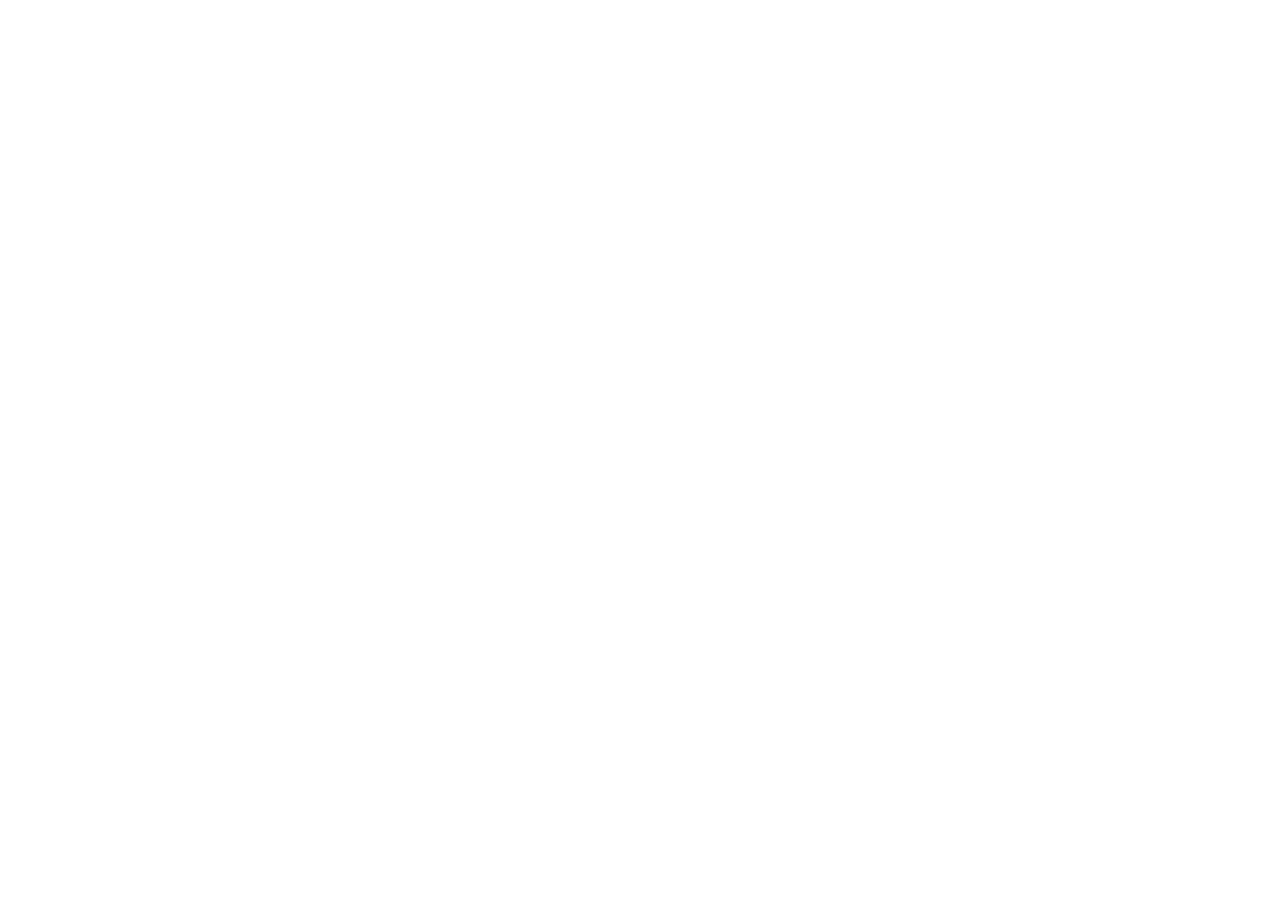
==== index.html @ 14c1ed6d "html and css files" ====
<!DOCTYPE html>
<html lang="en">
<head>
    <meta charset="UTF-8">
    <meta name="viewport" content="width=device-width, initial-scale=1.0">
    <title> Home </title>
    <link rel="stylesheet" href="css/style.css">
</head>
<body>
    
</body>
</html>
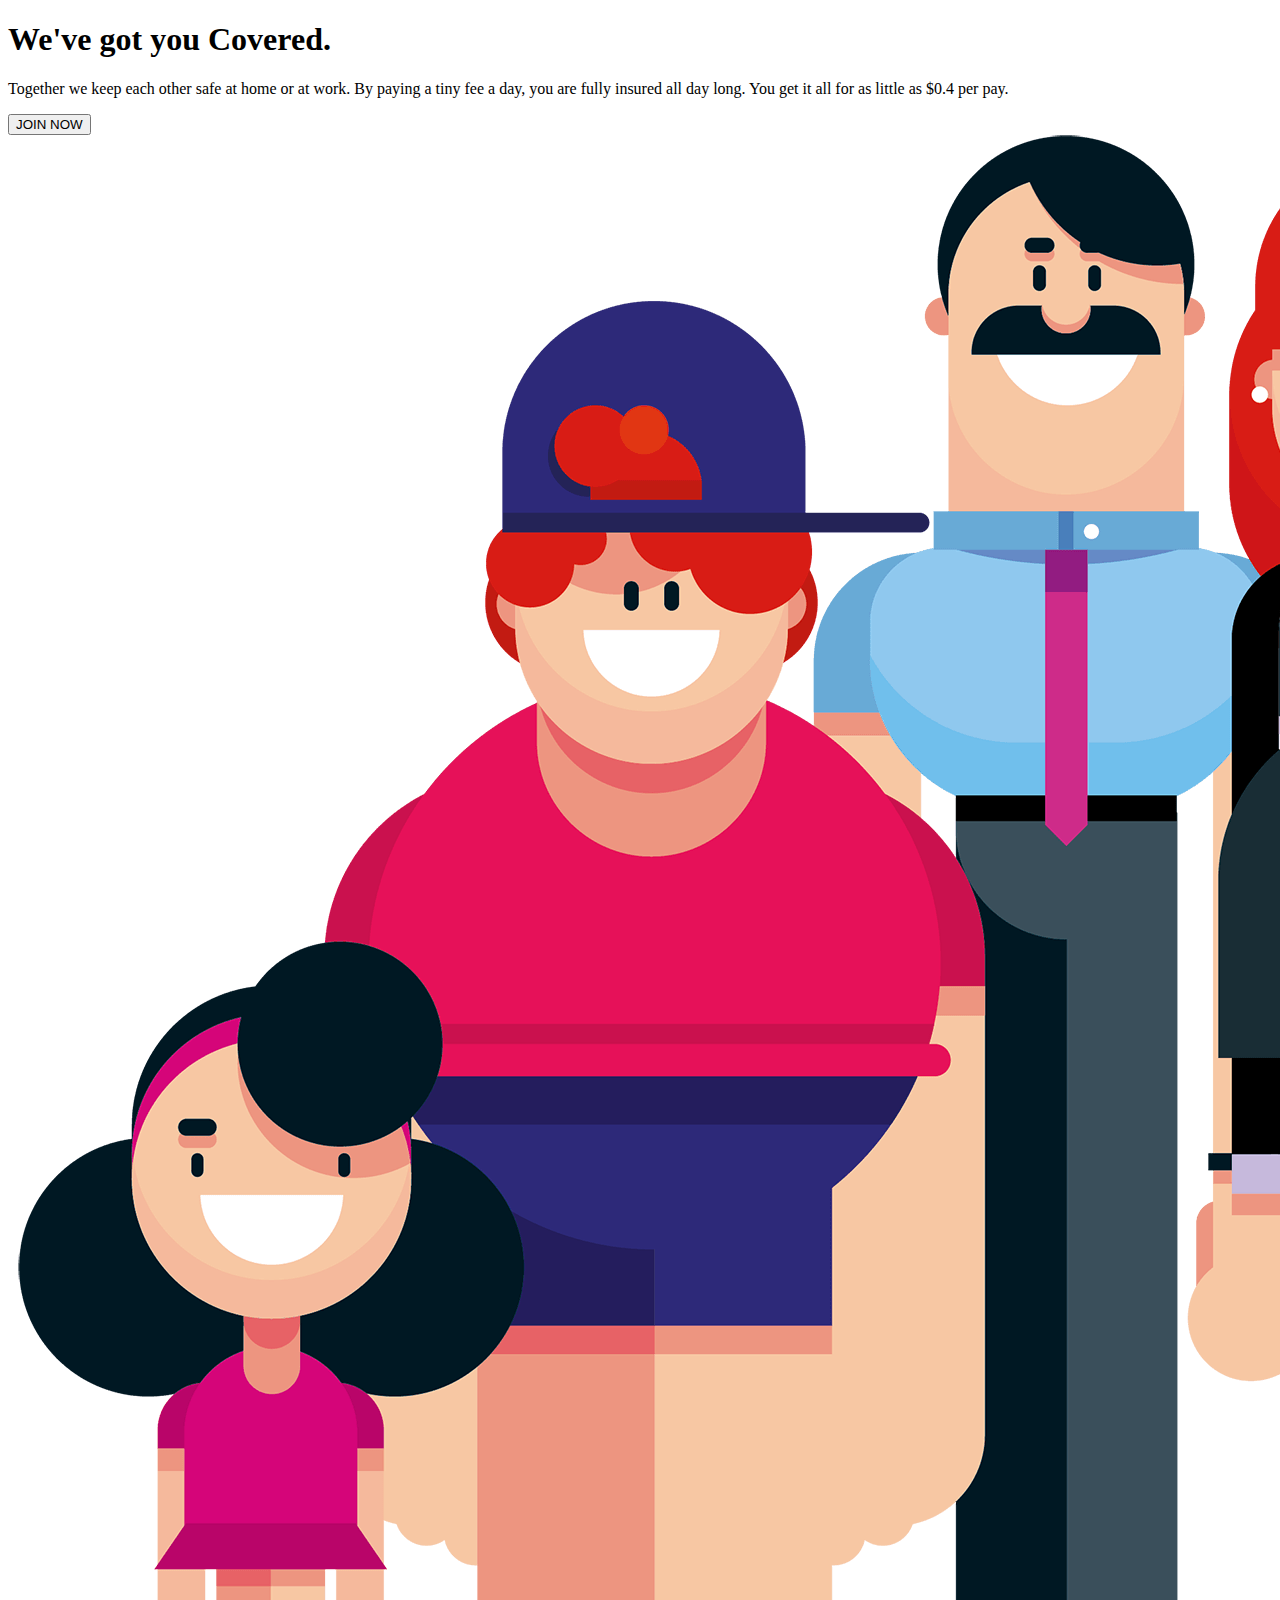
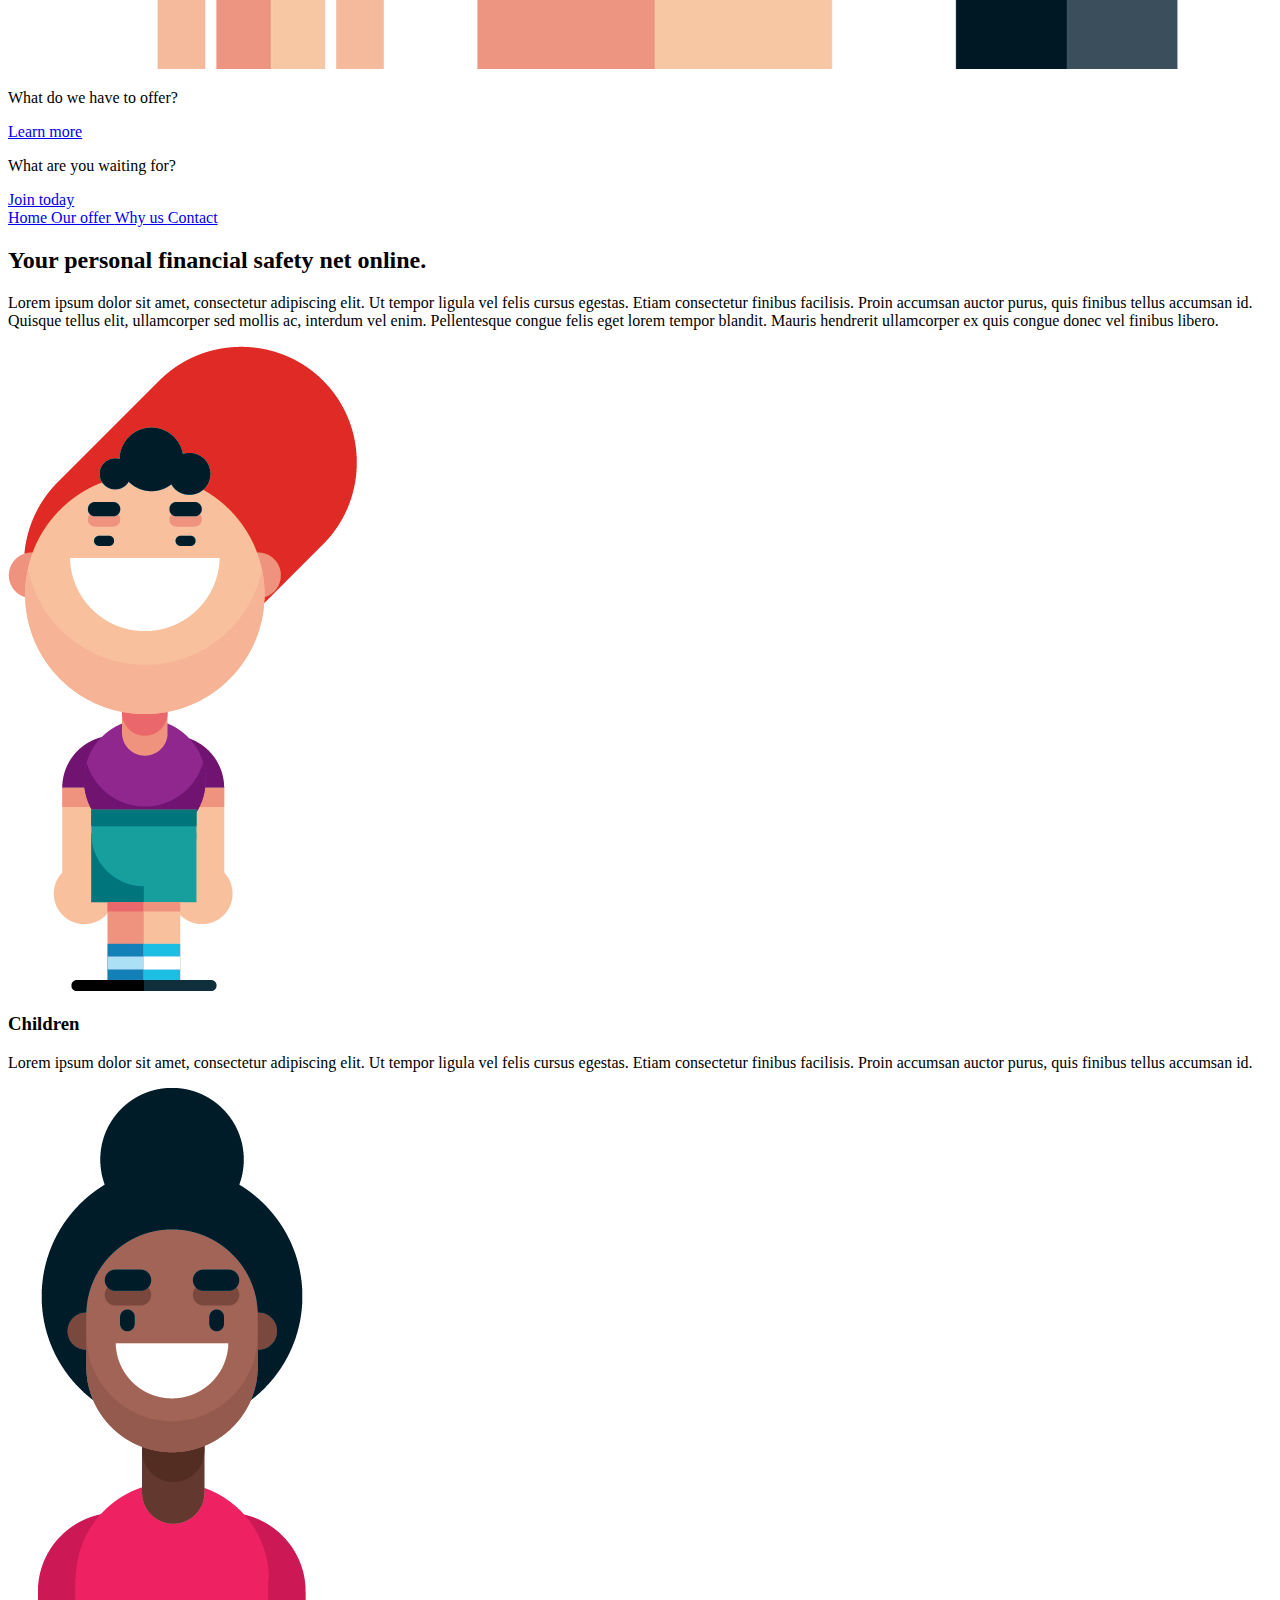
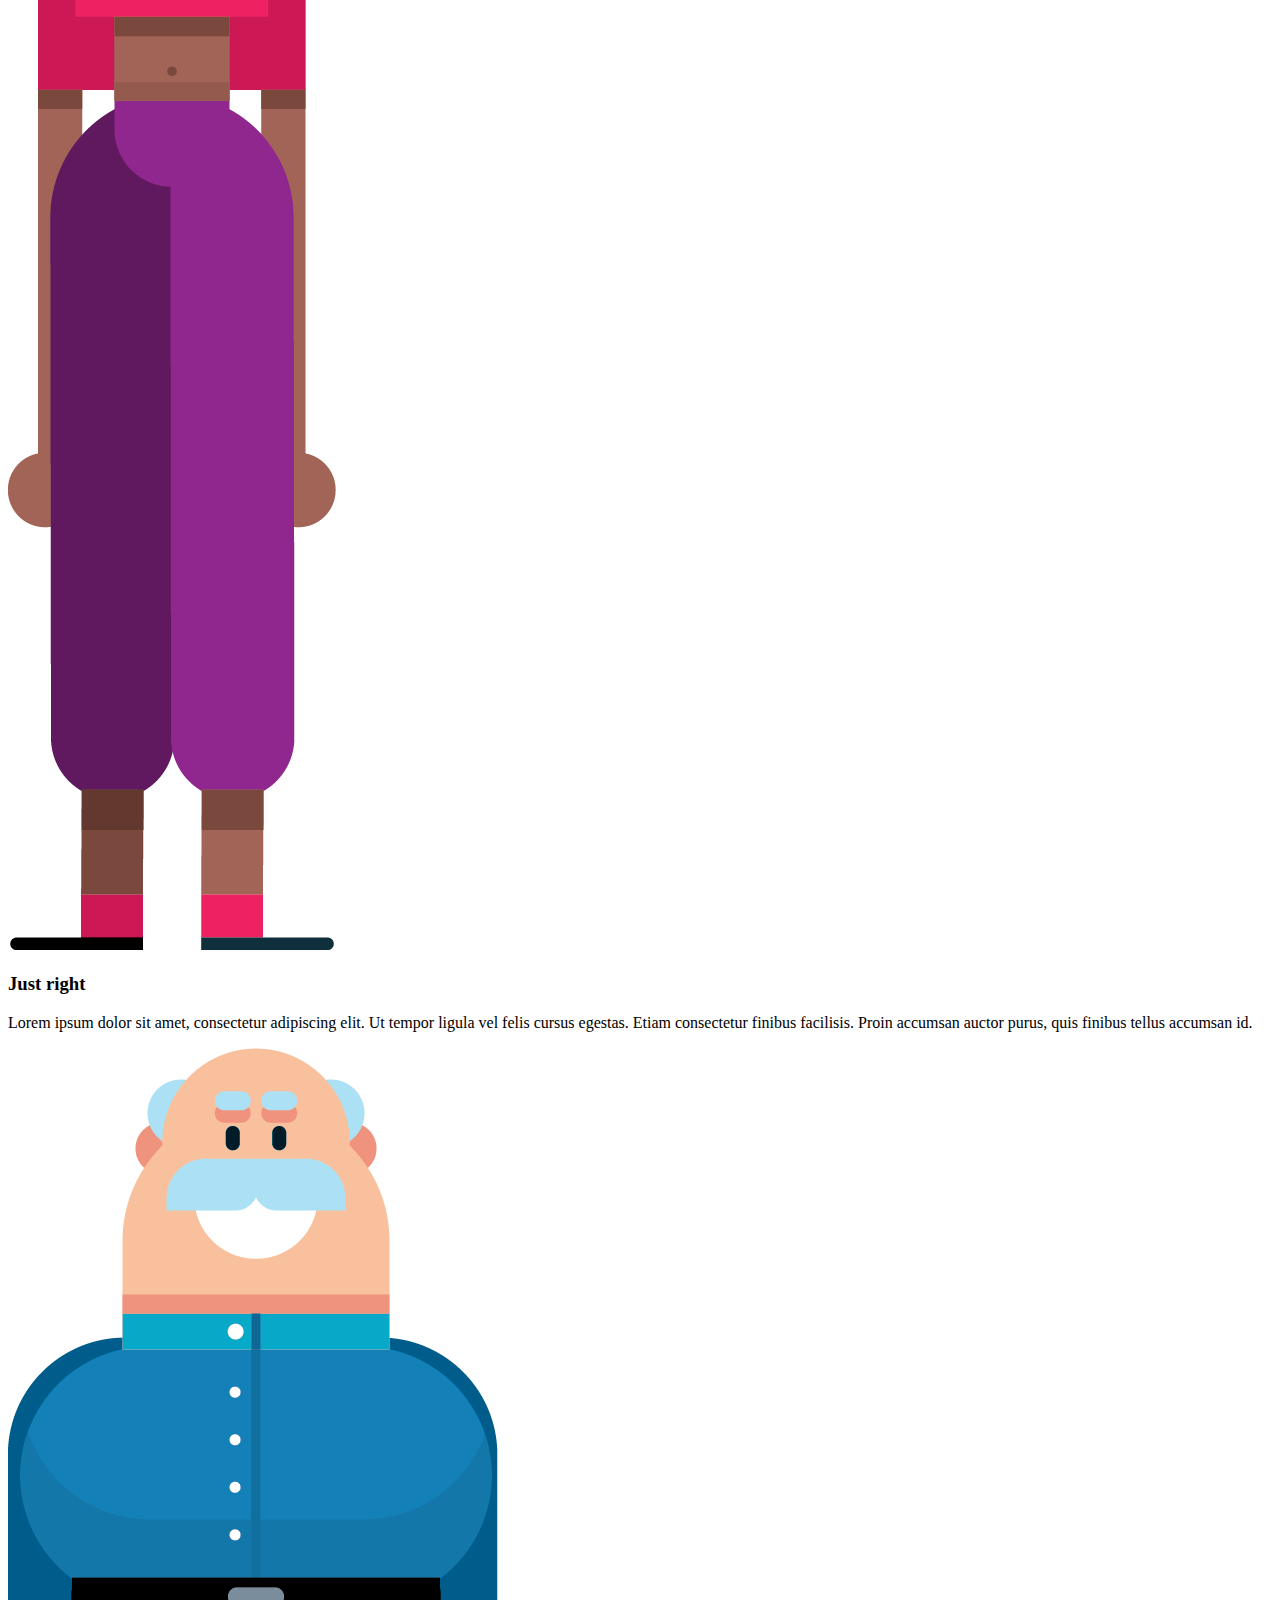
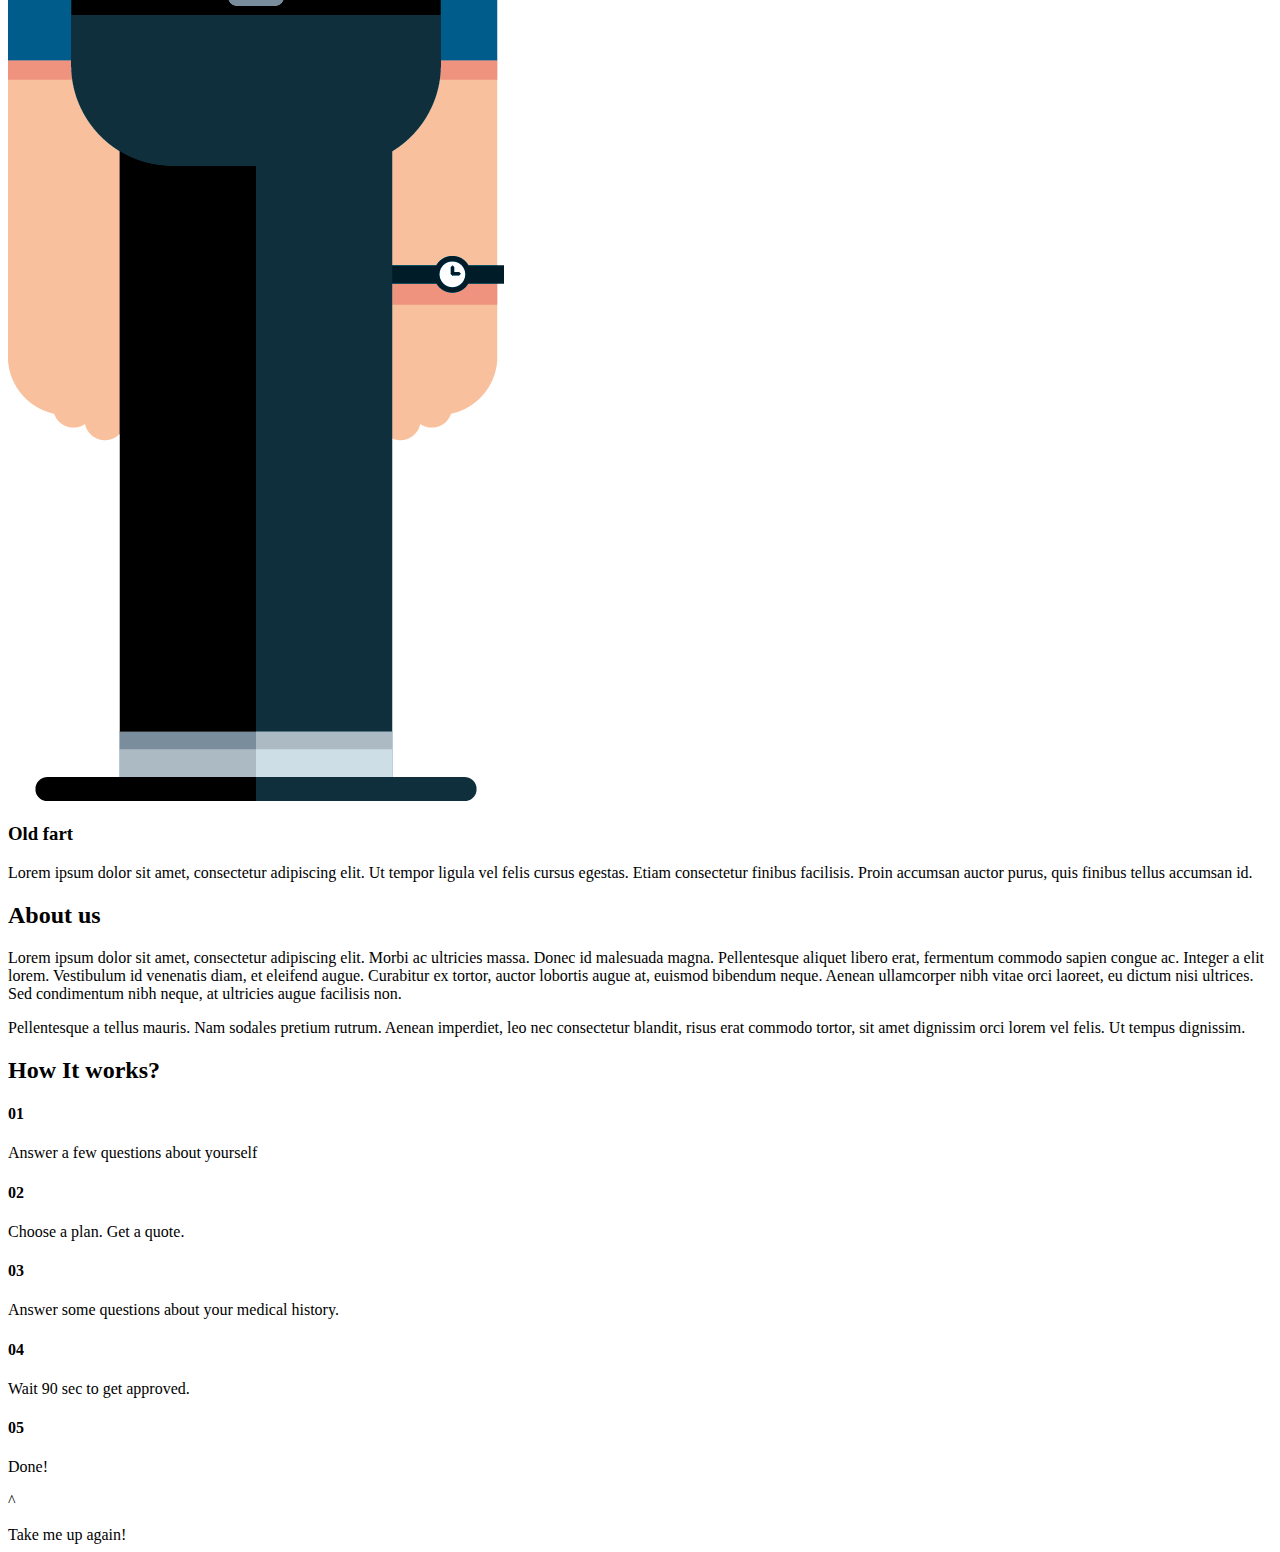
==== commit a3436c72: "first html layout" ====
--- a/index.html
+++ b/index.html
@@ -1,12 +1,153 @@
 <!DOCTYPE html>
 <html lang="en">
+
 <head>
     <meta charset="UTF-8">
     <meta name="viewport" content="width=device-width, initial-scale=1.0">
     <title> Home </title>
     <link rel="stylesheet" href="css/style.css">
 </head>
+
 <body>
-    
+    <section class="hero">
+        <h1> We've got you Covered.</h1>
+        <p> Together we keep each other safe at home or at work.
+            By paying a tiny fee a day, you are fully insured all
+            day long. You get it all for as little as <span> $0.4 per pay. </span> </p>
+        <button> JOIN NOW </button>
+        <img src="img/family.png" alt="Image of a family">
+    </section>
+
+    <article>
+        <p> What do we have to offer? </p>
+        <a href="#"> Learn more </a>
+    </article>
+
+    <article>
+        <p> What are you waiting for? </p>
+        <a href="#"> Join today </a>
+    </article>
+
+    <nav> 
+        <a href="#"> <span> Home </span> </a>
+        <a href="#"> Our offer </a>
+        <a href="#"> Why us </a>
+        <a href="contact.html"> Contact </a>
+    </nav>
+
+    <main>
+        <h2> Your personal financial safety net online.</h2>
+        <P>
+            Lorem ipsum dolor sit amet, consectetur adipiscing
+            elit. Ut tempor ligula vel felis cursus egestas. Etiam
+            consectetur finibus facilisis. Proin accumsan auctor
+            purus, quis finibus tellus accumsan id. Quisque tellus
+            elit, ullamcorper sed mollis ac, interdum vel enim.
+            Pellentesque congue felis eget lorem tempor blandit.
+            Mauris hendrerit ullamcorper ex quis congue donec
+            vel finibus libero.
+        </P>
+
+        <section>
+            <article>
+                <img src="img/child.png" alt="a blank card ">
+                <h3> Children </h3>
+                <p>
+                    Lorem ipsum dolor sit amet, consectetur
+                    adipiscing elit. Ut tempor ligula vel felis
+                    cursus egestas. Etiam consectetur finibus
+                    facilisis. Proin accumsan auctor purus,
+                    quis finibus tellus accumsan id.
+                </p>
+            </article>
+
+            <article>
+                <img src="img/adult.png" alt="a blank card ">
+                <h3> Just right </h3>
+                <p>
+                    Lorem ipsum dolor sit amet, consectetur
+                    adipiscing elit. Ut tempor ligula vel felis
+                    cursus egestas. Etiam consectetur finibus
+                    facilisis. Proin accumsan auctor purus,
+                    quis finibus tellus accumsan id.
+                </p>
+            </article>
+
+            <article>
+                <img src="img/old.png" alt="a blank card ">
+                <h3> Old fart </h3>
+                <p>
+                    Lorem ipsum dolor sit amet, consectetur
+                    adipiscing elit. Ut tempor ligula vel felis
+                    cursus egestas. Etiam consectetur finibus
+                    facilisis. Proin accumsan auctor purus,
+                    quis finibus tellus accumsan id.
+                </p>
+            </article>
+        </section>
+
+        <section class="aboutUs">
+            <h2> About us </h2>
+            <p>
+                Lorem ipsum dolor sit amet, consectetur
+                adipiscing elit. Morbi ac ultricies massa.
+                Donec id malesuada magna. Pellentesque
+                aliquet libero erat, fermentum commodo
+                sapien congue ac. Integer a elit lorem.
+                Vestibulum id venenatis diam, et eleifend
+                augue. Curabitur ex tortor, auctor lobortis
+                augue at, euismod bibendum neque.
+                Aenean ullamcorper nibh vitae orci laoreet,
+                eu dictum nisi ultrices. Sed condimentum
+                nibh neque, at ultricies augue facilisis non.
+            </p>
+            <p>
+                Pellentesque a tellus mauris. Nam sodales
+                pretium rutrum. Aenean imperdiet, leo nec
+                consectetur blandit, risus erat commodo
+                tortor, sit amet dignissim orci lorem vel
+                felis. Ut tempus dignissim.
+            </p>
+        </section>
+
+        <section class="howItWork"> 
+            <h2> How It works? </h2>
+
+            <article class="cardOne">  
+                <h4> 01 </h4>
+                <p> 
+                    Answer a few questions
+                    about yourself 
+                </p>
+            </article>
+
+            <article class="cardTwo">  
+                <h4> 02 </h4>
+                <p> Choose a plan. Get a quote. </p>
+            </article>
+
+            <article class="cardThree">  
+                <h4> 03 </h4>
+                <p> Answer some questions about your medical history. </p>
+            </article>
+
+            <article class="cardFour">  
+                <h4> 04 </h4>
+                <p> Wait 90 sec to get approved. </p>
+            </article>
+
+            <article class="cardFive">  
+                <h4> 05 </h4>
+                <p> Done! </p>
+            </article>
+        </section>
+    </main>
+
+    <nav>
+        <p> ^ </p>
+        <a> Take me up again! </a>
+    </nav>
+    <footer> </footer>
 </body>
+
 </html>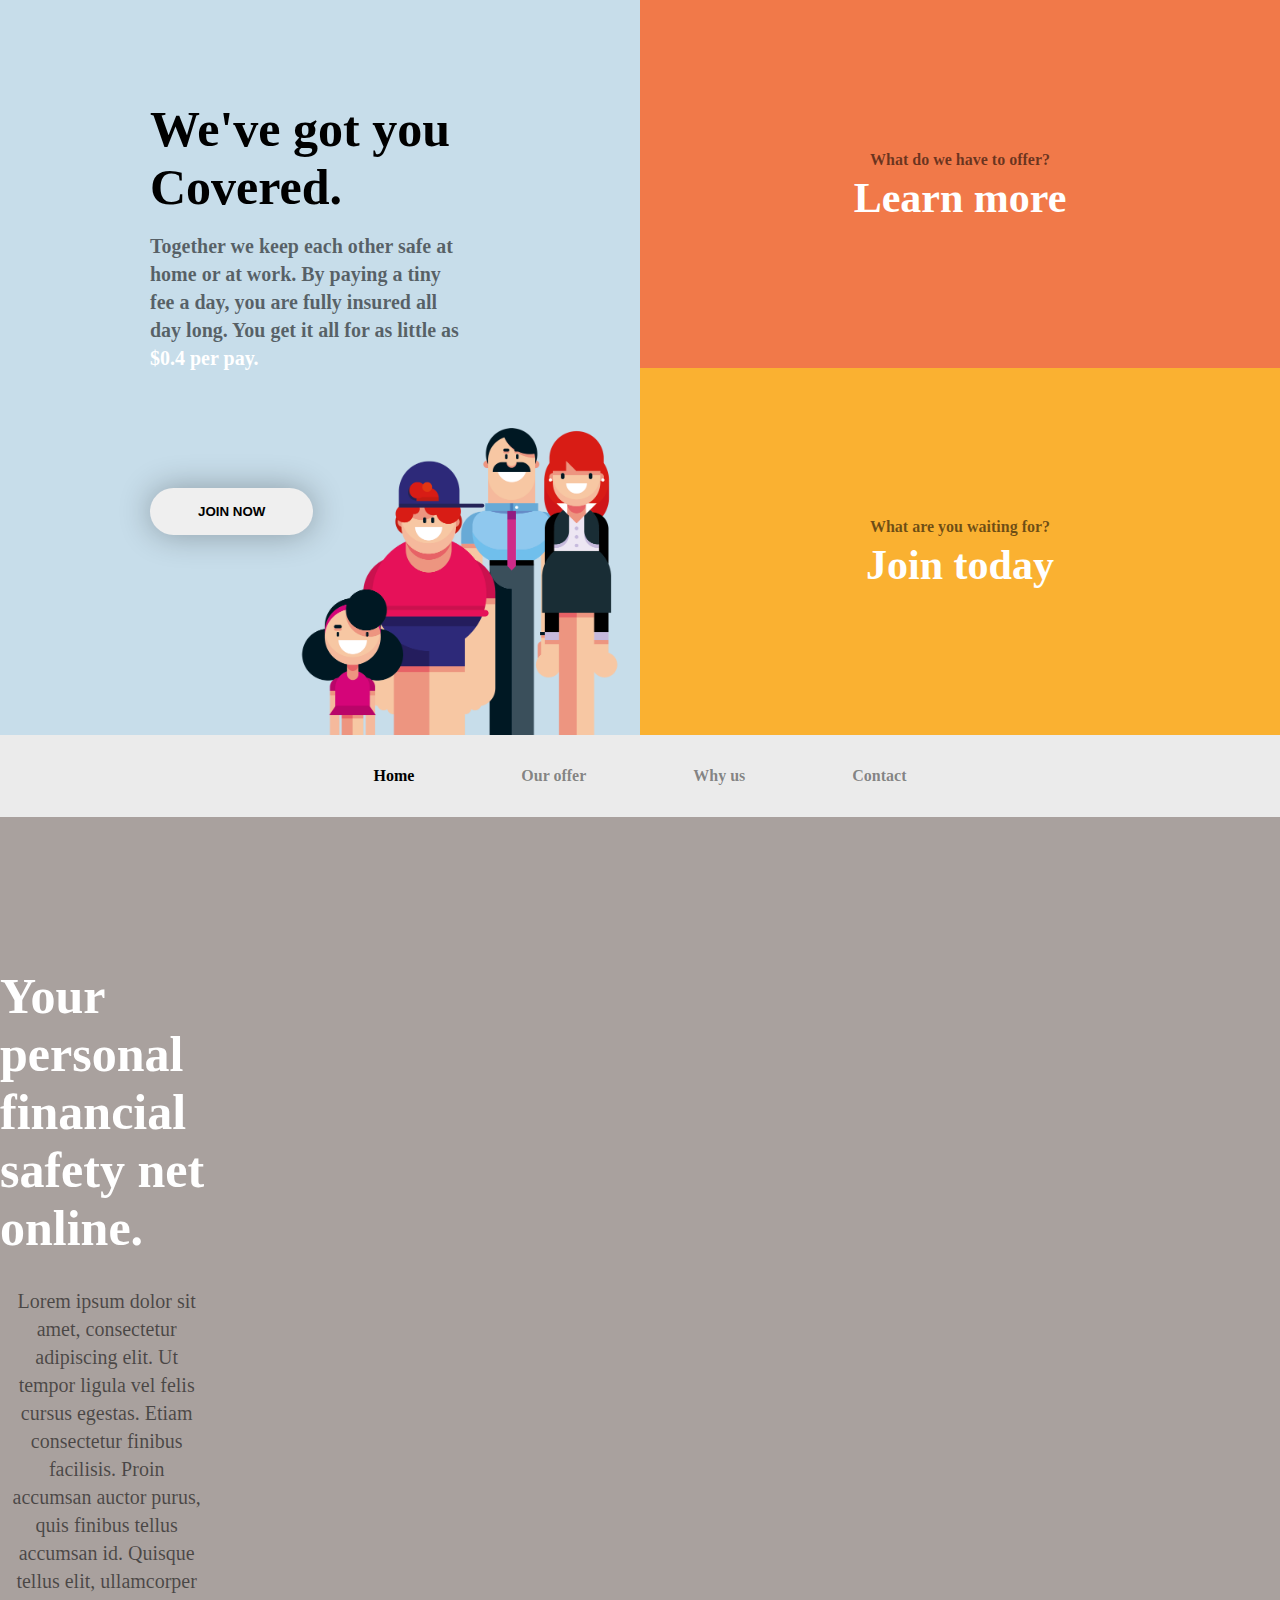
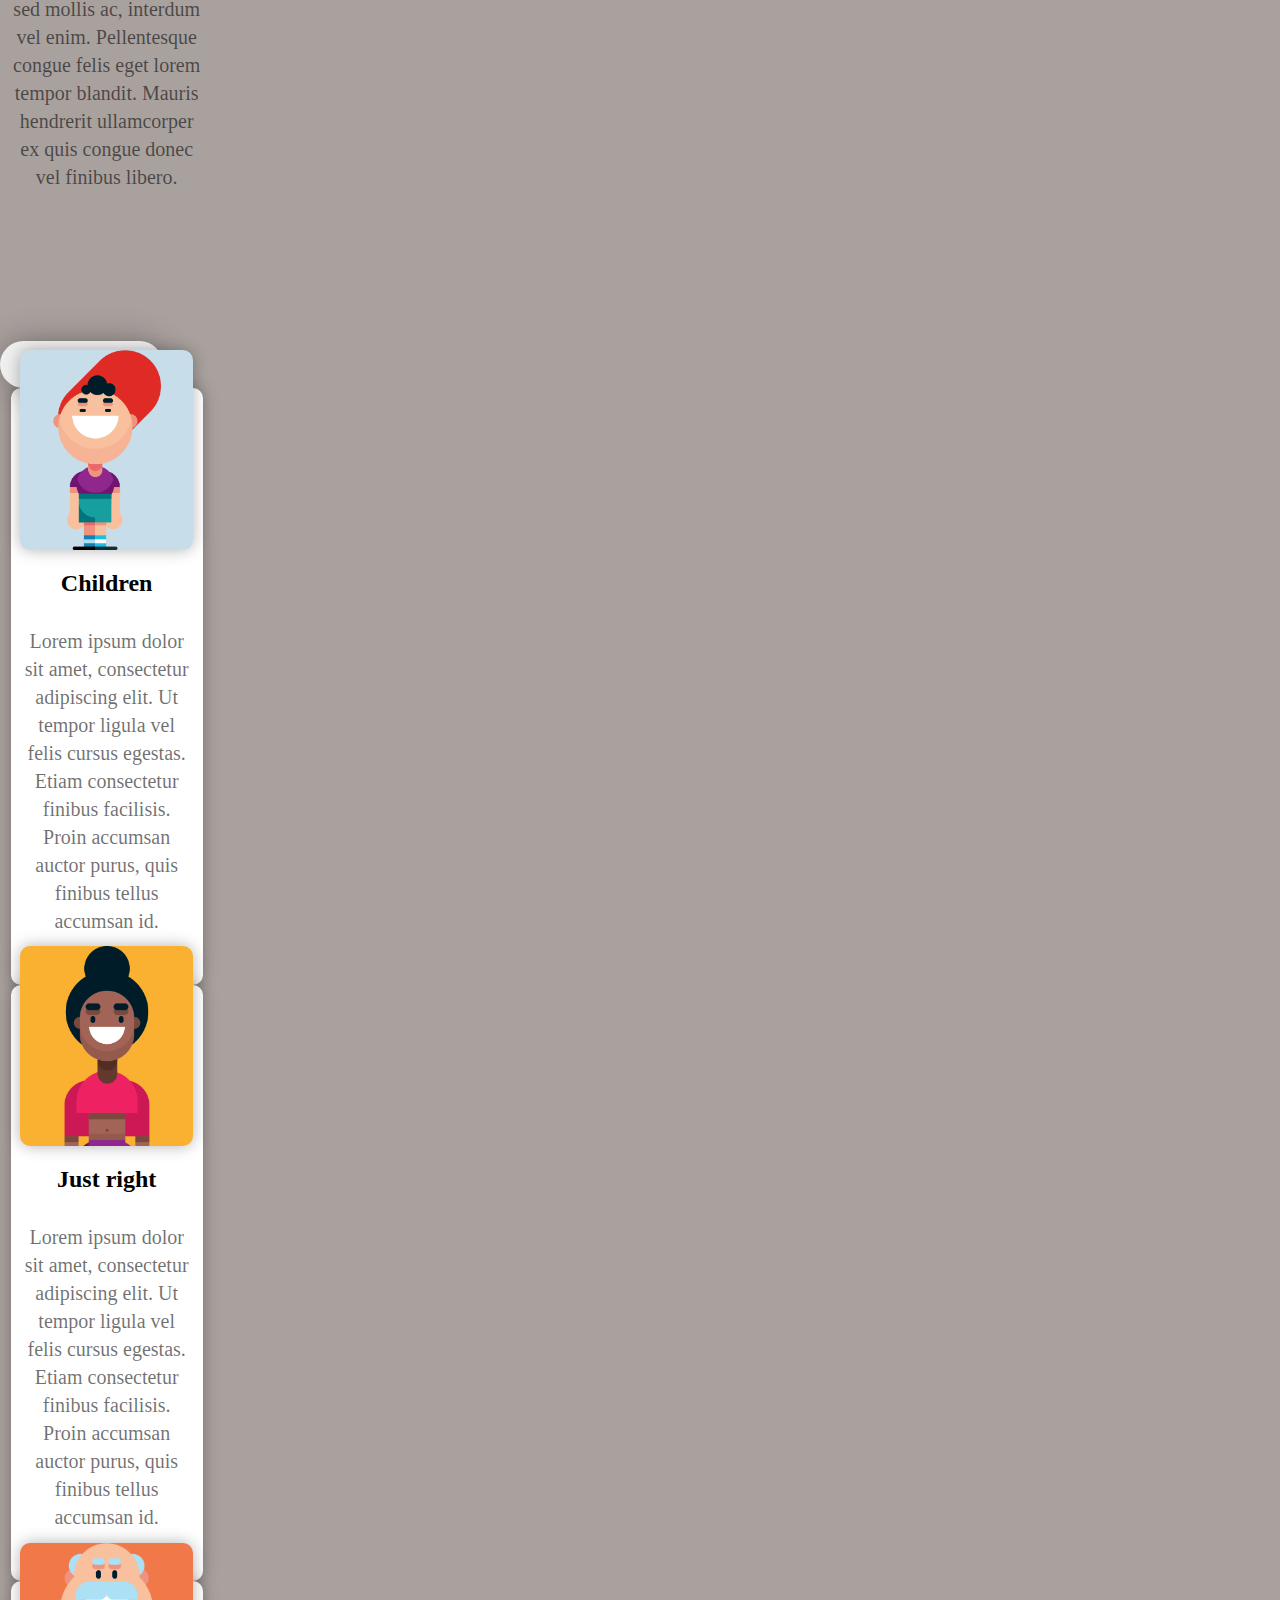
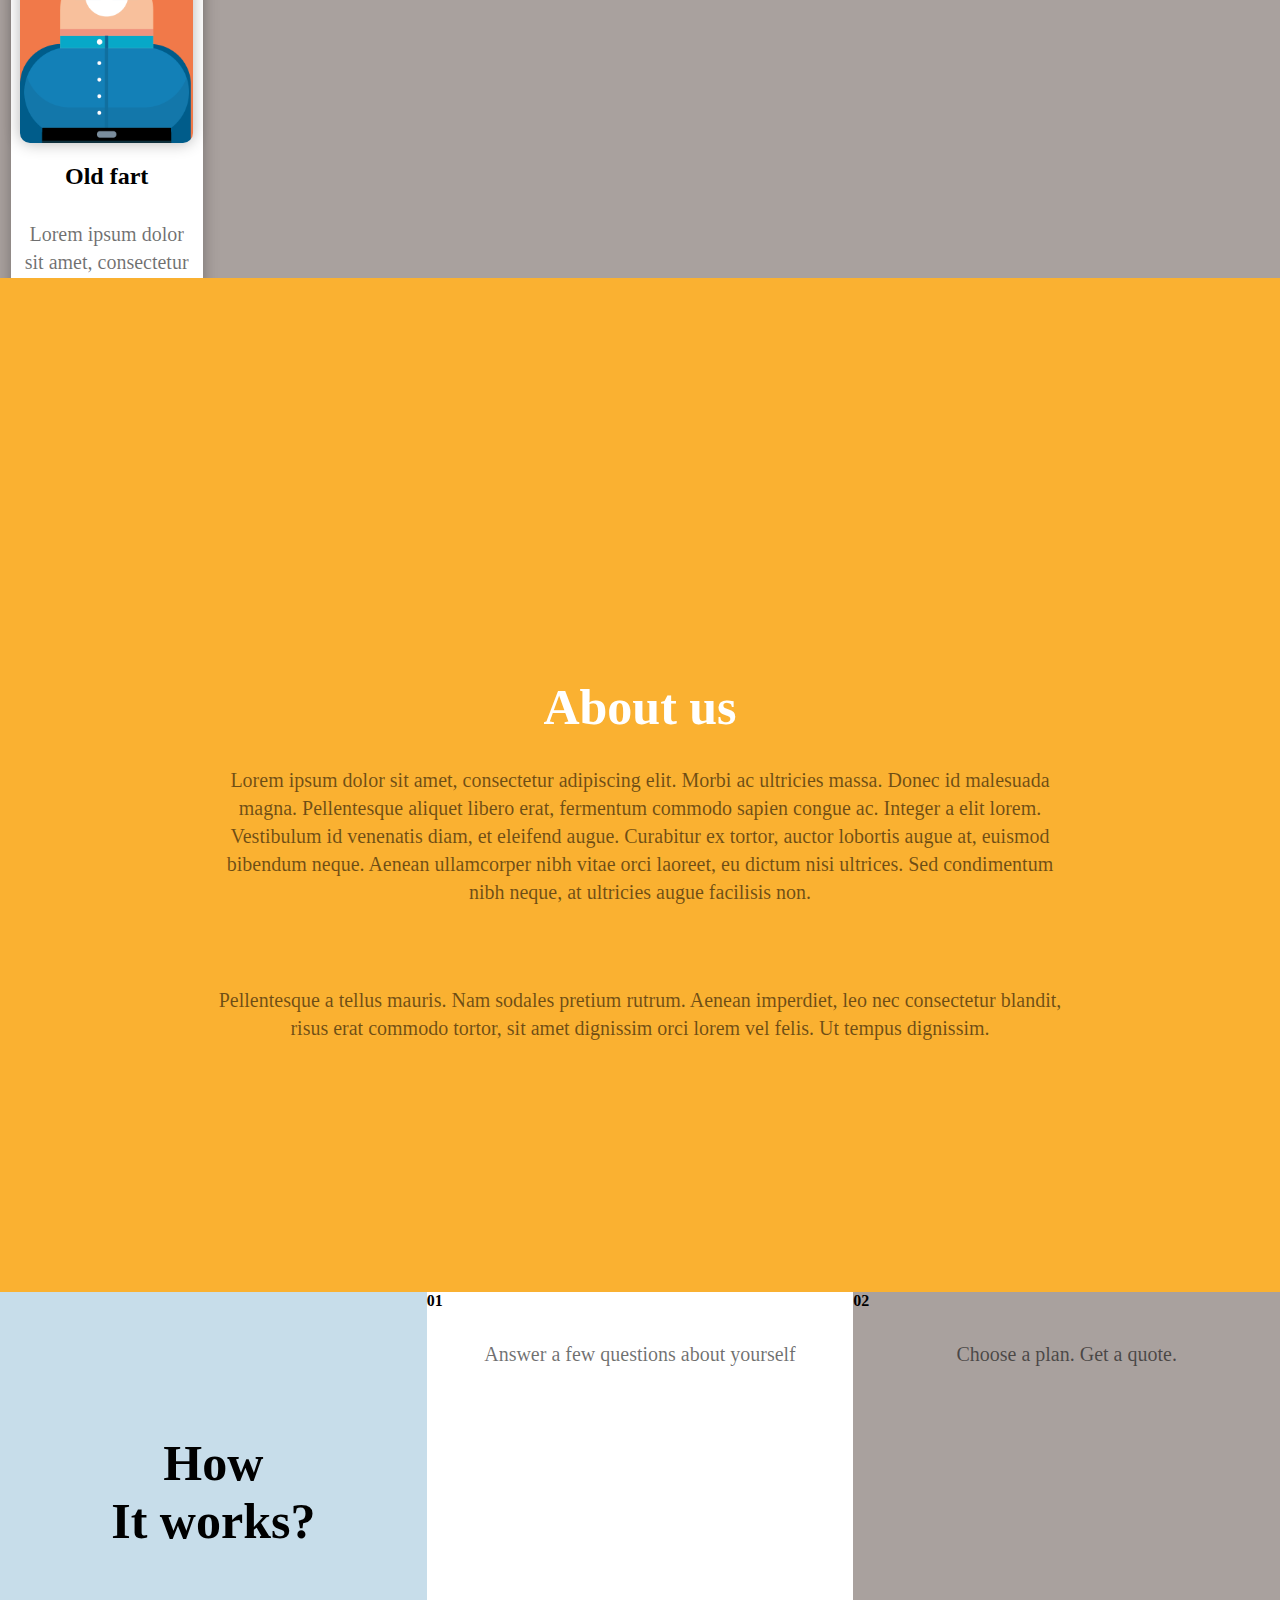
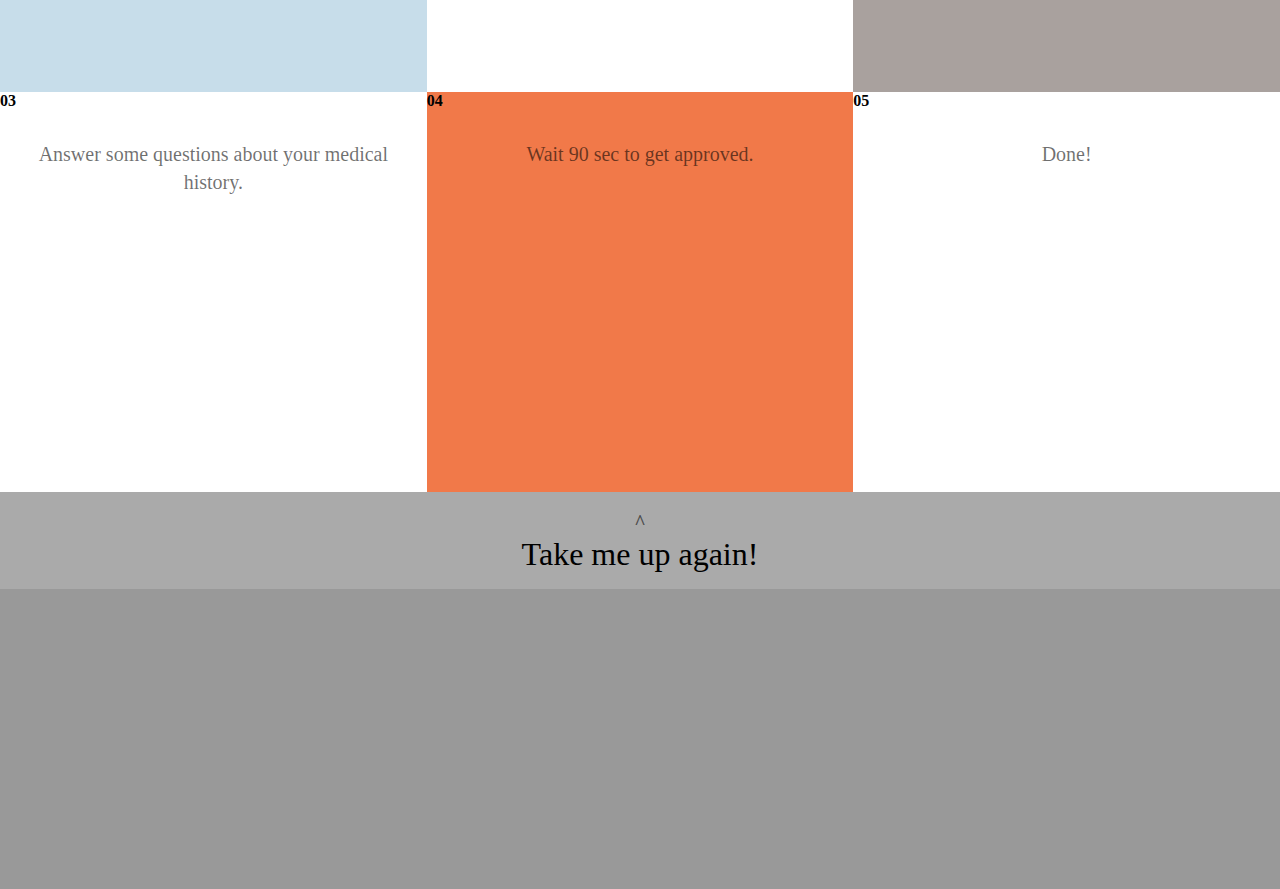
==== commit 9ffbb7f3: "start of CSS" ====
--- a/index.html
+++ b/index.html
@@ -9,145 +9,161 @@
 </head>
 
 <body>
-    <section class="hero">
-        <h1> We've got you Covered.</h1>
-        <p> Together we keep each other safe at home or at work.
-            By paying a tiny fee a day, you are fully insured all
-            day long. You get it all for as little as <span> $0.4 per pay. </span> </p>
-        <button> JOIN NOW </button>
-        <img src="img/family.png" alt="Image of a family">
-    </section>
+    <div class="gridContainer">
 
-    <article>
-        <p> What do we have to offer? </p>
-        <a href="#"> Learn more </a>
-    </article>
+        <section class="hero">
+            <article>
+                <h1> We've got you Covered.</h1>
+                <p> Together we keep each other safe at home or at work.
+                    By paying a tiny fee a day, you are fully insured all
+                    day long. You get it all for as little as <span> $0.4 per pay. </span> </p>
+                <button> JOIN NOW </button>
+            </article>
 
-    <article>
-        <p> What are you waiting for? </p>
-        <a href="#"> Join today </a>
-    </article>
+        </section>
 
-    <nav> 
-        <a href="#"> <span> Home </span> </a>
-        <a href="#"> Our offer </a>
-        <a href="#"> Why us </a>
-        <a href="contact.html"> Contact </a>
-    </nav>
+        <article class="learnMore">
+            <p> What do we have to offer? </p>
+            <a href="#"> Learn more </a>
+        </article>
 
-    <main>
-        <h2> Your personal financial safety net online.</h2>
-        <P>
-            Lorem ipsum dolor sit amet, consectetur adipiscing
-            elit. Ut tempor ligula vel felis cursus egestas. Etiam
-            consectetur finibus facilisis. Proin accumsan auctor
-            purus, quis finibus tellus accumsan id. Quisque tellus
-            elit, ullamcorper sed mollis ac, interdum vel enim.
-            Pellentesque congue felis eget lorem tempor blandit.
-            Mauris hendrerit ullamcorper ex quis congue donec
-            vel finibus libero.
-        </P>
+        <article class="joinToday">
+            <p> What are you waiting for? </p>
+            <a href="#"> Join today </a>
+        </article>
 
-        <section>
-            <article>
-                <img src="img/child.png" alt="a blank card ">
-                <h3> Children </h3>
+        <nav class="topNav">
+            <a href="#"> <span> Home </span> </a>
+            <a href="#"> Our offer </a>
+            <a href="#"> Why us </a>
+            <a href="contact.html"> Contact </a>
+        </nav>
+
+        <main>
+            <div class="gridContainer">
+
+                <section>
+            
+                <h2> Your personal financial safety net online.</h2>
+                
+                <P>
+                    Lorem ipsum dolor sit amet, consectetur adipiscing
+                    elit. Ut tempor ligula vel felis cursus egestas. Etiam
+                    consectetur finibus facilisis. Proin accumsan auctor
+                    purus, quis finibus tellus accumsan id. Quisque tellus
+                    elit, ullamcorper sed mollis ac, interdum vel enim.
+                    Pellentesque congue felis eget lorem tempor blandit.
+                    Mauris hendrerit ullamcorper ex quis congue donec
+                    vel finibus libero.
+                </P>
+                
+                <button> JOIN NOW </button>
+            
+
+            
+                <article class="cardChild">
+                    <div> </div>
+                    <h3> Children </h3>
+                    <p>
+                        Lorem ipsum dolor sit amet, consectetur
+                        adipiscing elit. Ut tempor ligula vel felis
+                        cursus egestas. Etiam consectetur finibus
+                        facilisis. Proin accumsan auctor purus,
+                        quis finibus tellus accumsan id.
+                    </p>
+                </article>
+
+                <article class="cardAdult">
+                    <div> </div>
+                    <h3> Just right </h3>
+                    <p>
+                        Lorem ipsum dolor sit amet, consectetur
+                        adipiscing elit. Ut tempor ligula vel felis
+                        cursus egestas. Etiam consectetur finibus
+                        facilisis. Proin accumsan auctor purus,
+                        quis finibus tellus accumsan id.
+                    </p>
+                </article>
+
+                <article class="cardOld">
+                    <div> </div>
+                    <h3> Old fart </h3>
+                    <p>
+                        Lorem ipsum dolor sit amet, consectetur
+                        adipiscing elit. Ut tempor ligula vel felis
+                        cursus egestas. Etiam consectetur finibus
+                        facilisis. Proin accumsan auctor purus,
+                        quis finibus tellus accumsan id.
+                    </p>
+                </article>
+
+                </section>
+
+            <section class="aboutUs">
+                <h2> About us </h2>
                 <p>
                     Lorem ipsum dolor sit amet, consectetur
-                    adipiscing elit. Ut tempor ligula vel felis
-                    cursus egestas. Etiam consectetur finibus
-                    facilisis. Proin accumsan auctor purus,
-                    quis finibus tellus accumsan id.
+                    adipiscing elit. Morbi ac ultricies massa.
+                    Donec id malesuada magna. Pellentesque
+                    aliquet libero erat, fermentum commodo
+                    sapien congue ac. Integer a elit lorem.
+                    Vestibulum id venenatis diam, et eleifend
+                    augue. Curabitur ex tortor, auctor lobortis
+                    augue at, euismod bibendum neque.
+                    Aenean ullamcorper nibh vitae orci laoreet,
+                    eu dictum nisi ultrices. Sed condimentum
+                    nibh neque, at ultricies augue facilisis non.
                 </p>
-            </article>
+                <p>
+                    Pellentesque a tellus mauris. Nam sodales
+                    pretium rutrum. Aenean imperdiet, leo nec
+                    consectetur blandit, risus erat commodo
+                    tortor, sit amet dignissim orci lorem vel
+                    felis. Ut tempus dignissim.
+                </p>
+            </section>
 
-            <article>
-                <img src="img/adult.png" alt="a blank card ">
-                <h3> Just right </h3>
-                <p>
-                    Lorem ipsum dolor sit amet, consectetur
-                    adipiscing elit. Ut tempor ligula vel felis
-                    cursus egestas. Etiam consectetur finibus
-                    facilisis. Proin accumsan auctor purus,
-                    quis finibus tellus accumsan id.
-                </p>
-            </article>
+            <article class="howItWork">
+                <h2> How <br> It works? </h2>
+            </article >
+                <article class="cardOne">
+                    <h4> 01 </h4>
+                    <p>
+                        Answer a few questions
+                        about yourself
+                    </p>
+                </article>
 
-            <article>
-                <img src="img/old.png" alt="a blank card ">
-                <h3> Old fart </h3>
-                <p>
-                    Lorem ipsum dolor sit amet, consectetur
-                    adipiscing elit. Ut tempor ligula vel felis
-                    cursus egestas. Etiam consectetur finibus
-                    facilisis. Proin accumsan auctor purus,
-                    quis finibus tellus accumsan id.
-                </p>
-            </article>
-        </section>
+                <article class="cardTwo">
+                    <h4> 02 </h4>
+                    <p> Choose a plan. Get a quote. </p>
+                </article>
 
-        <section class="aboutUs">
-            <h2> About us </h2>
-            <p>
-                Lorem ipsum dolor sit amet, consectetur
-                adipiscing elit. Morbi ac ultricies massa.
-                Donec id malesuada magna. Pellentesque
-                aliquet libero erat, fermentum commodo
-                sapien congue ac. Integer a elit lorem.
-                Vestibulum id venenatis diam, et eleifend
-                augue. Curabitur ex tortor, auctor lobortis
-                augue at, euismod bibendum neque.
-                Aenean ullamcorper nibh vitae orci laoreet,
-                eu dictum nisi ultrices. Sed condimentum
-                nibh neque, at ultricies augue facilisis non.
-            </p>
-            <p>
-                Pellentesque a tellus mauris. Nam sodales
-                pretium rutrum. Aenean imperdiet, leo nec
-                consectetur blandit, risus erat commodo
-                tortor, sit amet dignissim orci lorem vel
-                felis. Ut tempus dignissim.
-            </p>
-        </section>
+                <article class="cardThree">
+                    <h4> 03 </h4>
+                    <p> Answer some questions about your medical history. </p>
+                </article>
 
-        <section class="howItWork"> 
-            <h2> How It works? </h2>
+                <article class="cardFour">
+                    <h4> 04 </h4>
+                    <p> Wait 90 sec to get approved. </p>
+                </article>
 
-            <article class="cardOne">  
-                <h4> 01 </h4>
-                <p> 
-                    Answer a few questions
-                    about yourself 
-                </p>
-            </article>
+                <article class="cardFive">
+                    <h4> 05 </h4>
+                    <p> Done! </p>
+                </article>
+            
+        </div>
+        </main>
 
-            <article class="cardTwo">  
-                <h4> 02 </h4>
-                <p> Choose a plan. Get a quote. </p>
-            </article>
+        <nav class="bottomNav">
+            <p> ^ </p>
+            <a> Take me up again! </a>
+        </nav>
 
-            <article class="cardThree">  
-                <h4> 03 </h4>
-                <p> Answer some questions about your medical history. </p>
-            </article>
-
-            <article class="cardFour">  
-                <h4> 04 </h4>
-                <p> Wait 90 sec to get approved. </p>
-            </article>
-
-            <article class="cardFive">  
-                <h4> 05 </h4>
-                <p> Done! </p>
-            </article>
-        </section>
-    </main>
-
-    <nav>
-        <p> ^ </p>
-        <a> Take me up again! </a>
-    </nav>
-    <footer> </footer>
+        <footer> </footer>
+    </div>
 </body>
 
 </html>--- a/css/style.css
+++ b/css/style.css
@@ -0,0 +1,318 @@
+* {
+    margin: 0;
+    padding: 0;
+}
+
+body {
+    background-color: rgb(235, 235, 235);
+    max-width: 1440px;
+    margin: 0 auto;
+}
+
+/* Text Styles  */
+
+h1 {
+    color: black;
+    font-size: 50px;
+}
+
+h2 {
+    font-size: 50px;
+    color: #fff;
+}
+
+h3 {
+    font-size: 1.5rem;
+}
+
+p {
+    font-weight: 700;
+    font-size: 20px;
+    color: #00000090;
+    line-height: 28px;
+}
+
+a {
+    font-weight: 500;
+}
+
+.gridContainer {
+    display: grid;
+    grid-template-columns: repeat(6, 1fr);
+}
+
+/* Hero section styling  */
+
+section.hero {
+    display: flex;
+    flex-direction: column;
+
+    grid-column: auto / span 3;
+    grid-row: auto / span 2;
+
+    background-color: rgb(199, 221, 234);
+    background-image: url(../img/family.png);
+    background-size: 50%;
+    background-repeat: no-repeat;
+    background-position: right 20px bottom;
+}
+
+section.hero article {
+    width: 50%;
+    margin: 100px 150px 200px;
+}
+
+section.hero p {
+    margin: 1rem 0;
+}
+
+section.hero span {
+    color: #fff;
+}
+
+button {
+    padding: 1rem 3rem;
+    border-radius: 2rem;
+    border: none;
+    box-shadow: 0 0 2rem rgba(0, 0, 0, .3);
+    font-weight: 700;
+    margin: 100px 0 0 0;
+}
+
+/* learn more styling  */
+
+article.learnMore {
+    background-color: rgb(241, 121, 73);
+    grid-column: auto / span 3;
+    display: flex;
+    flex-direction: column;
+    justify-content: center;
+    align-items: center;
+}
+
+article.learnMore p,
+article.joinToday p {
+    font-size: 1rem;
+}
+
+article.learnMore a,
+article.joinToday a {
+    font-size: 2rem;
+    text-decoration: none;
+    color: white;
+    font-weight: 700;
+    font-size: 42px;
+}
+
+/* Join today styling  */
+
+article.joinToday {
+    background-color: rgb(250, 177, 49);
+    grid-area: auto / span 3;
+    display: flex;
+    flex-direction: column;
+    justify-content: center;
+    align-items: center;
+}
+
+/* Top navbar styling  */
+
+nav.topNav {
+    
+    grid-column: auto / span 6;
+    display: flex;
+    justify-content: space-around;
+    width: 50%;
+    margin: 2rem auto;
+}
+
+nav.topNav a {
+    text-decoration: none;
+    color: #00000075; 
+    font-weight: 700;
+}
+
+nav.topNav a span {
+    color: #000;
+}
+
+/* main styling  */
+
+main {
+    grid-column: auto / span 6;
+    background-color: rgb(169, 161, 158);
+}
+
+main div.gridContainer {
+    margin: 0 auto;
+    padding-top: 150px; 
+}
+
+main div.gridContainer h2{
+    grid-column: auto / span 3;
+}
+
+main div.gridContainer h3{
+    text-align: center;
+}
+
+main div.gridContainer p{
+    grid-column: auto / span 3;
+    grid-row: auto / span 2;
+    text-align: center;
+    margin: 20px 0 40px;
+    font-weight: 400;
+    padding: 10px;
+}
+main div.gridContainer button {
+    grid-column: auto / span 2;
+}
+
+
+
+.cardChild {
+    box-shadow: 0 0 1rem rgba(0, 0, 0, .3);
+    border-radius: 10px;
+    margin: 0 auto;
+    width: 90%;
+    background-color: rgb(255, 255, 255);
+    grid-column: auto / span 2;
+    display: flex;
+    flex-direction: column;
+    justify-content: center;
+    align-items: center;
+    text-align: center;
+}
+
+.cardChild div {
+    box-shadow: 0 0 1rem rgba(0, 0, 0, .3);
+    border-radius: 10px;
+    margin-top: -20%;
+    margin-bottom: 20px;
+    height: 200px;
+    width: 90%;
+    background-color: #c7ddea;
+    background-image: url(../img/child.png);
+    background-size: contain;
+    background-repeat: no-repeat;
+    background-position: center;
+    
+}
+
+.cardAdult {
+    box-shadow: 0 0 1rem rgba(0, 0, 0, .3);
+    border-radius: 10px;
+    margin: 0 auto;
+    width: 90%;
+    background-color: rgb(255, 255, 255);
+    grid-column: auto / span 2;
+    display: flex;
+    flex-direction: column;
+    justify-content: center;
+    align-items: center;
+}
+.cardAdult div {
+    box-shadow: 0 0 1rem rgba(0, 0, 0, .3);
+    border-radius: 10px;
+    margin-top: -20%;
+    margin-bottom: 20px;
+    height: 200px;
+    width: 90%;
+    background-color: #fab131;
+    background-image: url(../img/adult.png);
+    background-size: 60%;
+    background-repeat: no-repeat;
+    background-position: top;
+}
+
+.cardOld {
+    
+    box-shadow: 0 0 1rem rgba(0, 0, 0, .3);
+    border-radius: 10px;
+    margin: 0 auto;
+    width: 90%;
+    background-color: rgb(255, 255, 255);
+    grid-column: auto / span 2;
+    display: flex;
+    flex-direction: column;
+    justify-content: center;
+    align-items: center;
+}
+.cardOld div {
+    box-shadow: 0 0 1rem rgba(0, 0, 0, .3);
+    border-radius: 10px;
+    margin-top: -20%;
+    margin-bottom: 20px;
+    height: 200px;
+    width: 90%;
+    background-color: #f17949;
+    background-image: url(../img/old.png);
+    background-size: cover;
+    background-repeat: no-repeat;
+}
+
+.aboutUs {
+    background-color: #fab131;
+    grid-column: auto / span 6;
+    margin-top: -300px;
+    padding: 200px;
+    padding-top: 400px;
+    display: flex; 
+    flex-direction: column;
+    align-items: center;
+    justify-content: center;
+    text-align: center;
+}
+
+.howItWork {
+    grid-column: auto / span 2;
+    background-color: #c7ddea;
+    height: 400px;
+    display: flex; 
+    align-items: center;
+    justify-content: center;
+    text-align: center;
+}
+
+article.howItWork h2{
+    color: #000;
+}
+
+.cardOne {
+    background-color: #fff;
+    grid-column: auto / span 2;
+    height: 400px;
+}
+.cardTwo {
+    grid-column: auto / span 2;height: 400px;
+    
+}
+.cardThree {
+    grid-column: auto / span 2;
+    background-color: #fff;
+    height: 400px;
+}
+.cardFour {
+    grid-column: auto / span 2;
+    background-color: #f17949;
+    height: 400px;
+}
+.cardFive {
+    grid-column: auto / span 2;
+    background-color: #fff;
+    height: 400px;
+}
+
+.bottomNav {
+    padding: 1rem;
+    grid-column: auto / span 6;
+    text-align: center;
+    font-size: 2rem;
+    background-color: #aaaaaa;
+}
+
+footer {
+    grid-column: auto / span 6;
+    background-color: #999;
+    height: 300px;
+}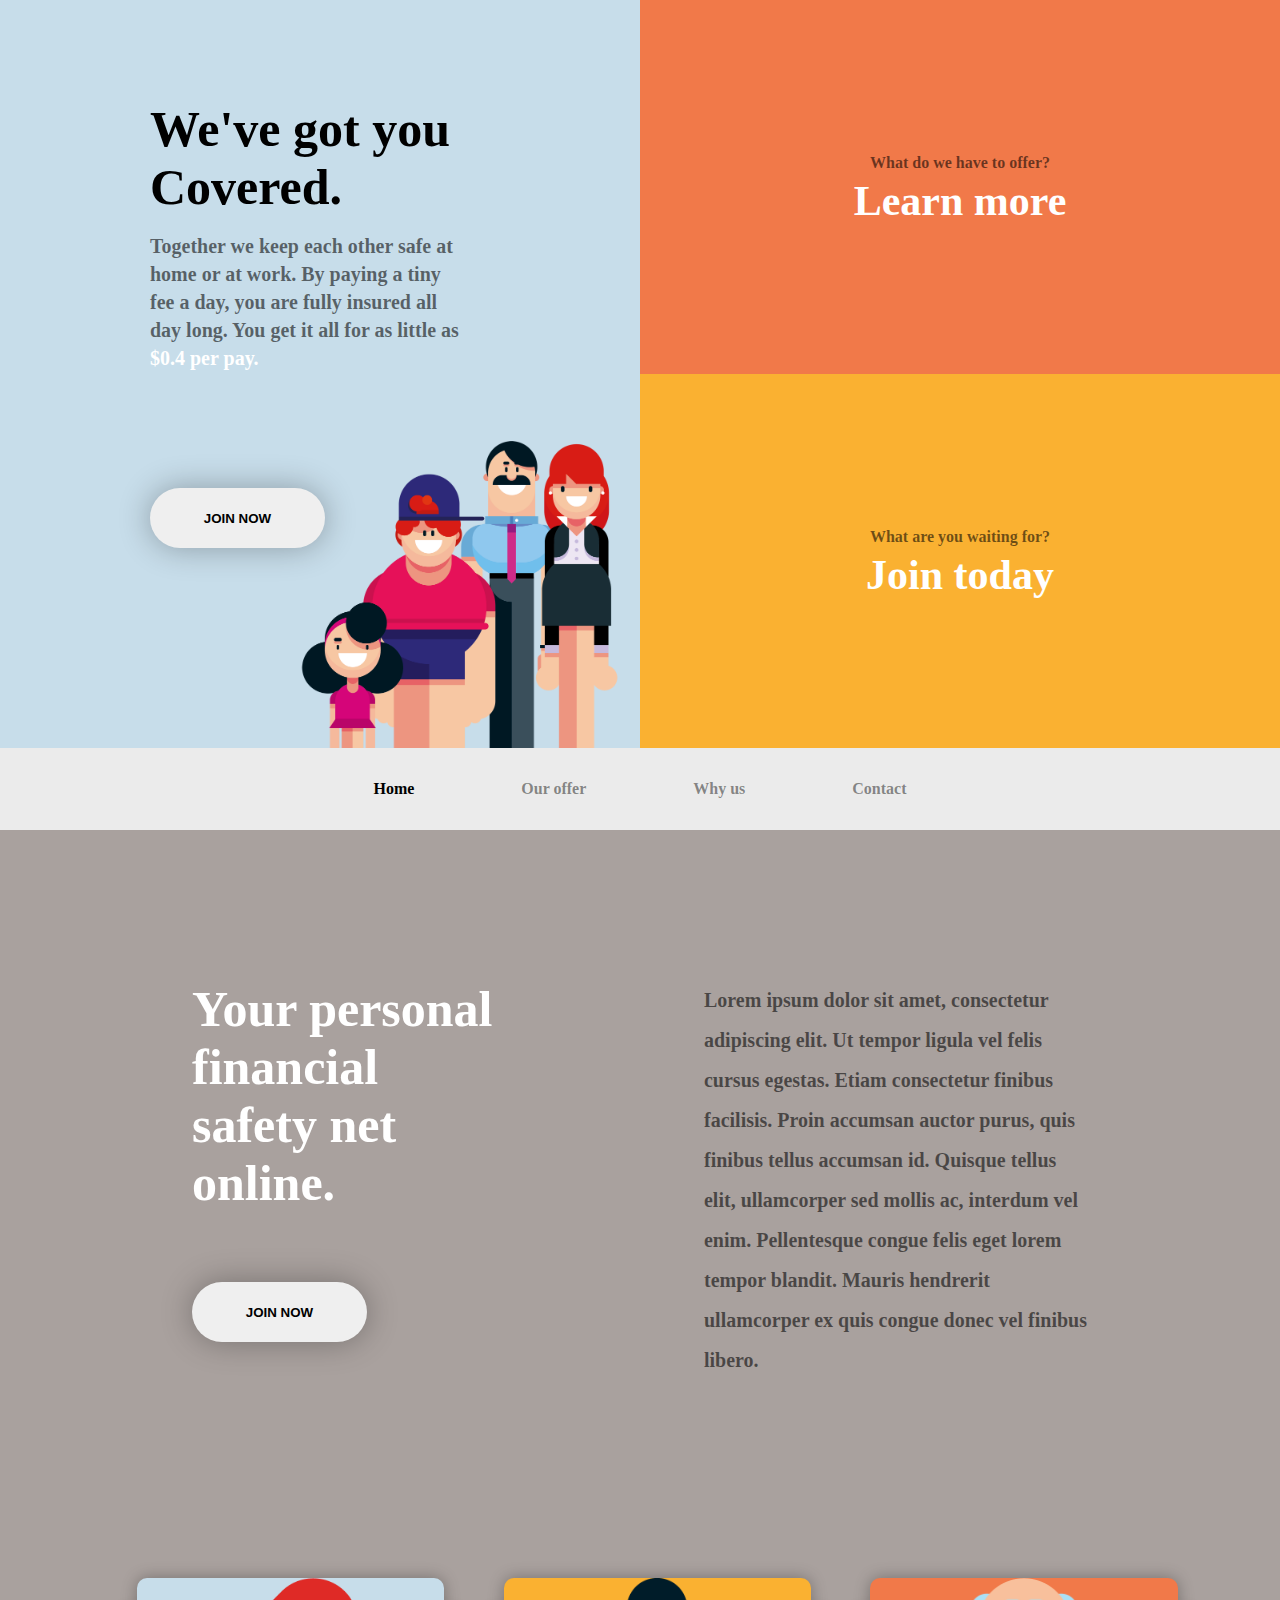
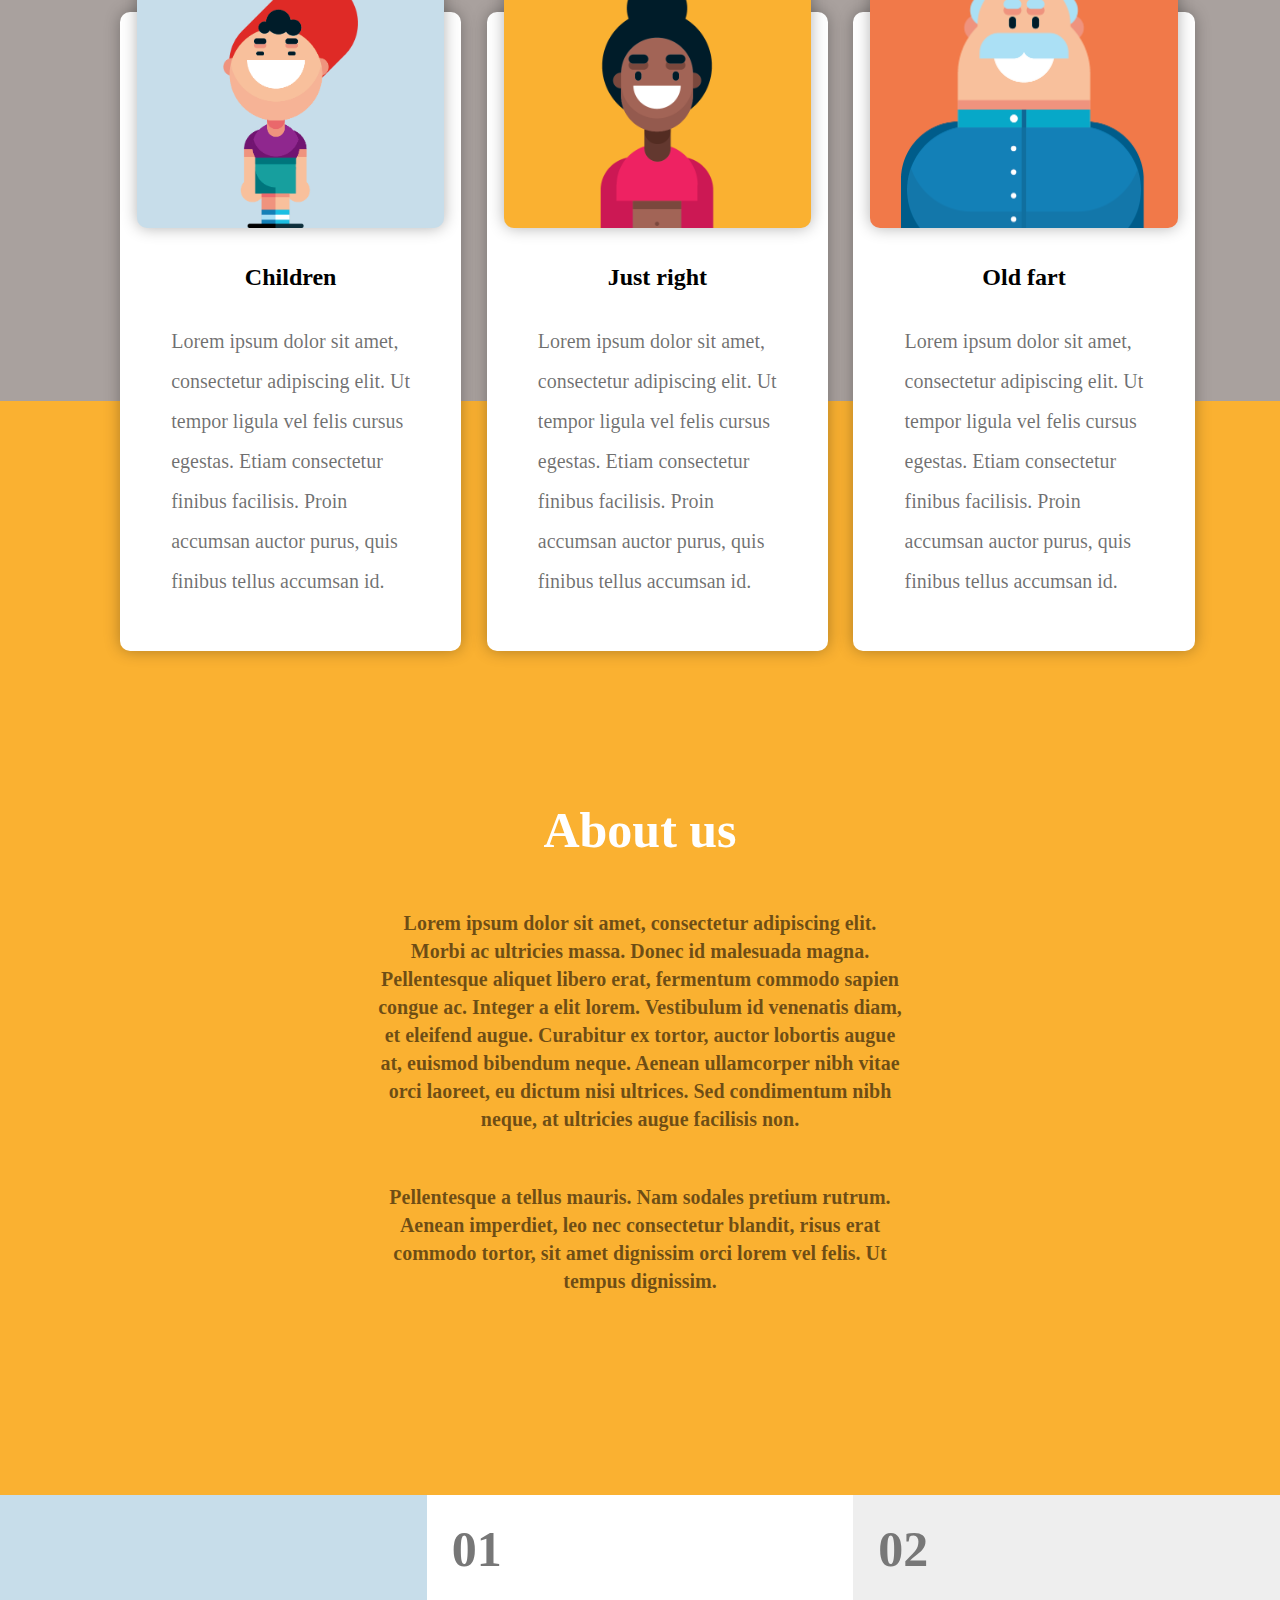
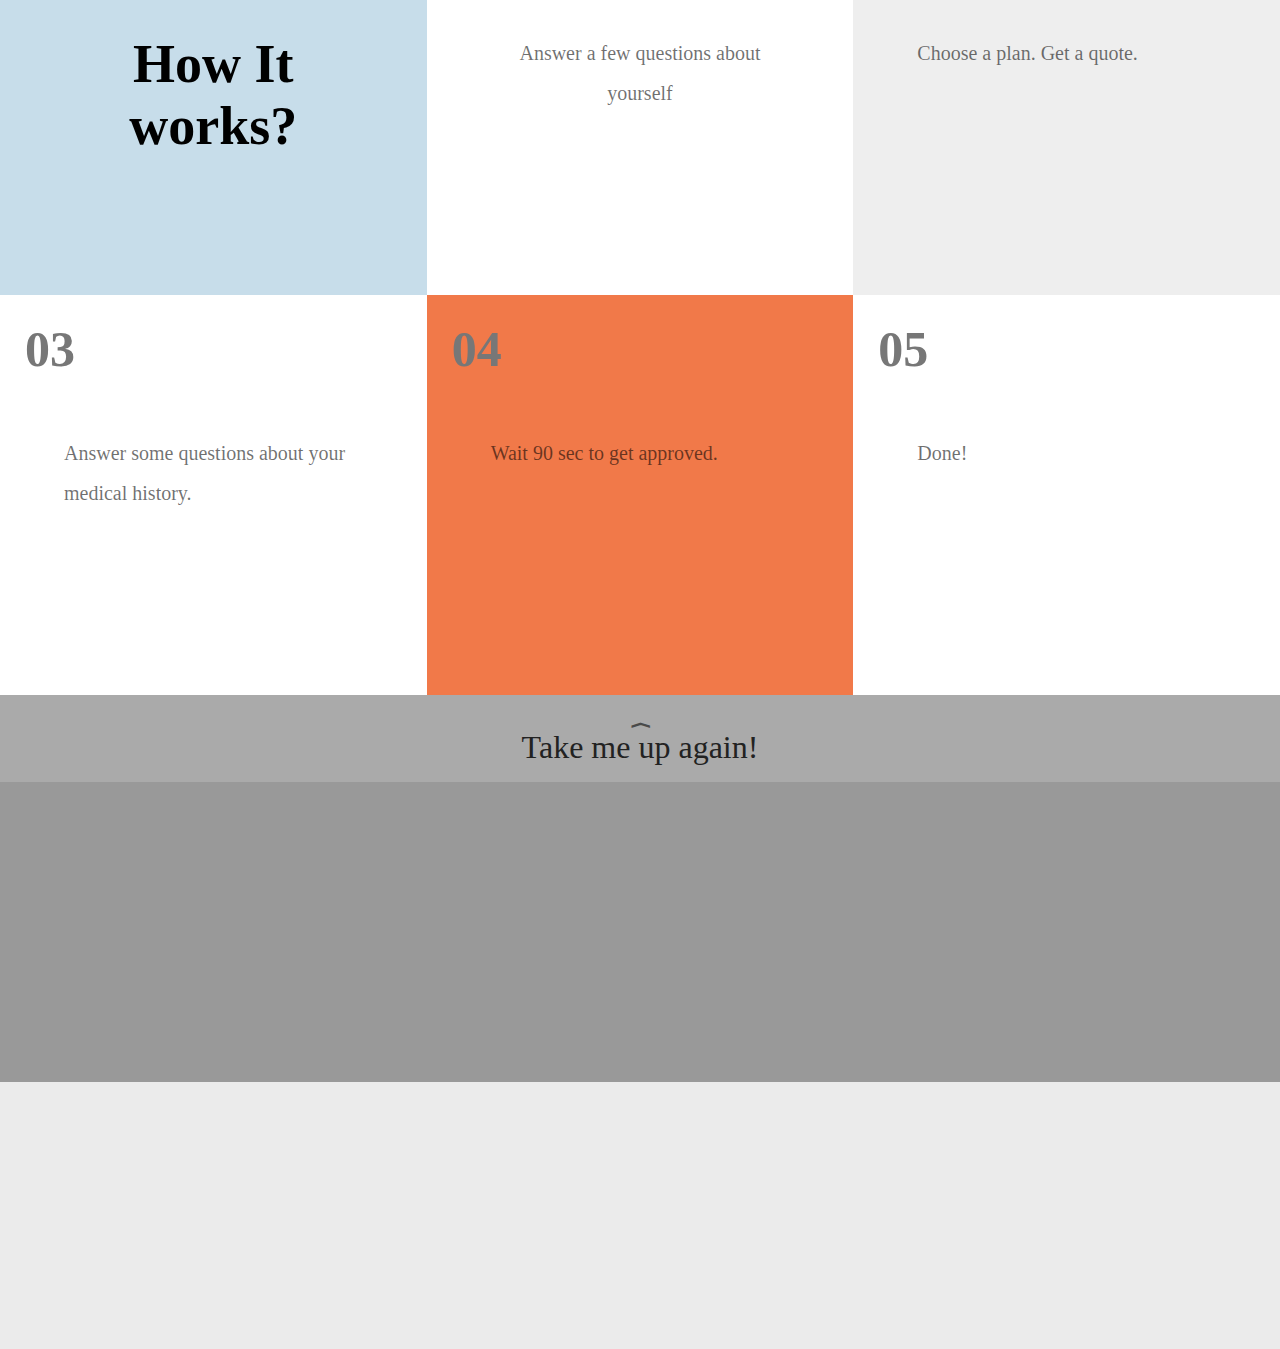
==== commit a54a2d85: "CSS" ====
--- a/index.html
+++ b/index.html
@@ -12,9 +12,9 @@
     <div class="gridContainer">
 
         <section class="hero">
-            <article>
+            <article class="heroTextBox">
                 <h1> We've got you Covered.</h1>
-                <p> Together we keep each other safe at home or at work.
+                <p class="heroText"> Together we keep each other safe at home or at work.
                     By paying a tiny fee a day, you are fully insured all
                     day long. You get it all for as little as <span> $0.4 per pay. </span> </p>
                 <button> JOIN NOW </button>
@@ -33,19 +33,16 @@
         </article>
 
         <nav class="topNav">
-            <a href="#"> <span> Home </span> </a>
-            <a href="#"> Our offer </a>
-            <a href="#"> Why us </a>
-            <a href="contact.html"> Contact </a>
+            <a class="NavBarTextStyle" href="#"> <span> Home </span> </a>
+            <a class="NavBarTextStyle" href="#"> Our offer </a>
+            <a class="NavBarTextStyle" href="#"> Why us </a>
+            <a class="NavBarTextStyle" href="contact.html"> Contact </a>
         </nav>
 
-        <main>
-            <div class="gridContainer">
+        <main class="gridContainer">
 
-                <section>
-            
                 <h2> Your personal financial safety net online.</h2>
-                
+
                 <P>
                     Lorem ipsum dolor sit amet, consectetur adipiscing
                     elit. Ut tempor ligula vel felis cursus egestas. Etiam
@@ -56,11 +53,11 @@
                     Mauris hendrerit ullamcorper ex quis congue donec
                     vel finibus libero.
                 </P>
-                
+
                 <button> JOIN NOW </button>
-            
 
-            
+
+
                 <article class="cardChild">
                     <div> </div>
                     <h3> Children </h3>
@@ -99,33 +96,33 @@
 
                 </section>
 
-            <section class="aboutUs">
-                <h2> About us </h2>
-                <p>
-                    Lorem ipsum dolor sit amet, consectetur
-                    adipiscing elit. Morbi ac ultricies massa.
-                    Donec id malesuada magna. Pellentesque
-                    aliquet libero erat, fermentum commodo
-                    sapien congue ac. Integer a elit lorem.
-                    Vestibulum id venenatis diam, et eleifend
-                    augue. Curabitur ex tortor, auctor lobortis
-                    augue at, euismod bibendum neque.
-                    Aenean ullamcorper nibh vitae orci laoreet,
-                    eu dictum nisi ultrices. Sed condimentum
-                    nibh neque, at ultricies augue facilisis non.
-                </p>
-                <p>
-                    Pellentesque a tellus mauris. Nam sodales
-                    pretium rutrum. Aenean imperdiet, leo nec
-                    consectetur blandit, risus erat commodo
-                    tortor, sit amet dignissim orci lorem vel
-                    felis. Ut tempus dignissim.
-                </p>
-            </section>
+                <section class="aboutUs">
+                    <h2> About us </h2>
+                    <p>
+                        Lorem ipsum dolor sit amet, consectetur
+                        adipiscing elit. Morbi ac ultricies massa.
+                        Donec id malesuada magna. Pellentesque
+                        aliquet libero erat, fermentum commodo
+                        sapien congue ac. Integer a elit lorem.
+                        Vestibulum id venenatis diam, et eleifend
+                        augue. Curabitur ex tortor, auctor lobortis
+                        augue at, euismod bibendum neque.
+                        Aenean ullamcorper nibh vitae orci laoreet,
+                        eu dictum nisi ultrices. Sed condimentum
+                        nibh neque, at ultricies augue facilisis non.
+                    </p>
+                    <p>
+                        Pellentesque a tellus mauris. Nam sodales
+                        pretium rutrum. Aenean imperdiet, leo nec
+                        consectetur blandit, risus erat commodo
+                        tortor, sit amet dignissim orci lorem vel
+                        felis. Ut tempus dignissim.
+                    </p>
+                </section>
 
-            <article class="howItWork">
-                <h2> How <br> It works? </h2>
-            </article >
+                <article class="howItWork">
+                    <h2> How It works? </h2>
+                </article>
                 <article class="cardOne">
                     <h4> 01 </h4>
                     <p>
@@ -153,13 +150,13 @@
                     <h4> 05 </h4>
                     <p> Done! </p>
                 </article>
-            
-        </div>
+
+
         </main>
 
         <nav class="bottomNav">
-            <p> ^ </p>
-            <a> Take me up again! </a>
+            <p> &rangle; </p>
+            <a href="index.html"> Take me up again! </a>
         </nav>
 
         <footer> </footer>
--- a/css/style.css
+++ b/css/style.css
@@ -23,6 +23,12 @@
 
 h3 {
     font-size: 1.5rem;
+}
+
+h4 {
+    font-size: 50px;
+    padding: 25px;
+    color: #777;
 }
 
 p {
@@ -36,42 +42,9 @@
     font-weight: 500;
 }
 
-.gridContainer {
-    display: grid;
-    grid-template-columns: repeat(6, 1fr);
-}
-
-/* Hero section styling  */
-
-section.hero {
-    display: flex;
-    flex-direction: column;
-
-    grid-column: auto / span 3;
-    grid-row: auto / span 2;
-
-    background-color: rgb(199, 221, 234);
-    background-image: url(../img/family.png);
-    background-size: 50%;
-    background-repeat: no-repeat;
-    background-position: right 20px bottom;
-}
-
-section.hero article {
-    width: 50%;
-    margin: 100px 150px 200px;
-}
-
-section.hero p {
-    margin: 1rem 0;
-}
-
-section.hero span {
-    color: #fff;
-}
-
 button {
-    padding: 1rem 3rem;
+    width: 175px;
+    height: 60px;
     border-radius: 2rem;
     border: none;
     box-shadow: 0 0 2rem rgba(0, 0, 0, .3);
@@ -79,11 +52,54 @@
     margin: 100px 0 0 0;
 }
 
+.gridContainer {
+    display: grid;
+    grid-template-columns: repeat(6, 1fr);
+}
+
+/* Hero section styling  */
+
+.hero {
+    display: flex;
+    flex-direction: column;
+    grid-column: auto / span 3;
+    grid-row: auto / span 2;
+    background-color: rgb(199, 221, 234);
+    background-image: url(../img/family.png);
+    background-size: 50%;
+    background-repeat: no-repeat;
+    background-position: right 20px bottom;
+}
+
+.heroTextBox {
+    width: 50%;
+    margin: 100px 150px 200px;
+}
+
+.heroText {
+    margin: 1rem 0;
+}
+
+.heroText span {
+    color: #fff;
+}
+
 /* learn more styling  */
 
-article.learnMore {
+.learnMore {
     background-color: rgb(241, 121, 73);
     grid-column: auto / span 3;
+    display: flex;
+    flex-direction: column;
+    justify-content: center;
+    align-items: center;
+}
+
+/* Join today styling  */
+
+.joinToday {
+    background-color: rgb(250, 177, 49);
+    grid-area: auto / span 3;
     display: flex;
     flex-direction: column;
     justify-content: center;
@@ -104,21 +120,9 @@
     font-size: 42px;
 }
 
-/* Join today styling  */
-
-article.joinToday {
-    background-color: rgb(250, 177, 49);
-    grid-area: auto / span 3;
-    display: flex;
-    flex-direction: column;
-    justify-content: center;
-    align-items: center;
-}
-
 /* Top navbar styling  */
 
 nav.topNav {
-    
     grid-column: auto / span 6;
     display: flex;
     justify-content: space-around;
@@ -126,9 +130,9 @@
     margin: 2rem auto;
 }
 
-nav.topNav a {
+.NavBarTextStyle {
     text-decoration: none;
-    color: #00000075; 
+    color: #00000075;
     font-weight: 700;
 }
 
@@ -143,29 +147,41 @@
     background-color: rgb(169, 161, 158);
 }
 
-main div.gridContainer {
+main.gridContainer {
     margin: 0 auto;
-    padding-top: 150px; 
-}
-
-main div.gridContainer h2{
+    padding-top: 150px;
+}
+
+.gridContainer h2 {
     grid-column: auto / span 3;
-}
-
-main div.gridContainer h3{
-    text-align: center;
-}
-
-main div.gridContainer p{
+    width: 50%;
+    padding: 0 30%;
+}
+
+.gridContainer h3 {
+    margin-top: 1rem;
+}
+
+main.gridContainer p {
     grid-column: auto / span 3;
     grid-row: auto / span 2;
-    text-align: center;
-    margin: 20px 0 40px;
+    width: 60%;
+    line-height: 40px;
+    padding-left: 10%;
+}
+
+main.gridContainer article p {
+
+    margin: 20px auto 40px;
     font-weight: 400;
     padding: 10px;
-}
-main div.gridContainer button {
-    grid-column: auto / span 2;
+    width: 70%;
+
+}
+
+main.gridContainer button {
+    grid-column: auto / span 2;
+    margin: 70px 45%;
 }
 
 
@@ -173,109 +189,121 @@
 .cardChild {
     box-shadow: 0 0 1rem rgba(0, 0, 0, .3);
     border-radius: 10px;
-    margin: 0 auto;
-    width: 90%;
+    margin: 200px auto 200px 120px;
+    width: 80%;
     background-color: rgb(255, 255, 255);
     grid-column: auto / span 2;
     display: flex;
     flex-direction: column;
     justify-content: center;
     align-items: center;
-    text-align: center;
+    z-index: 1;
 }
 
 .cardChild div {
     box-shadow: 0 0 1rem rgba(0, 0, 0, .3);
     border-radius: 10px;
-    margin-top: -20%;
+    margin-top: -10%;
     margin-bottom: 20px;
-    height: 200px;
+    height: 250px;
     width: 90%;
     background-color: #c7ddea;
     background-image: url(../img/child.png);
     background-size: contain;
     background-repeat: no-repeat;
     background-position: center;
-    
+
 }
 
 .cardAdult {
     box-shadow: 0 0 1rem rgba(0, 0, 0, .3);
     border-radius: 10px;
-    margin: 0 auto;
-    width: 90%;
+    margin: 200px 60px 200px 60px;
+    width: 80%;
     background-color: rgb(255, 255, 255);
     grid-column: auto / span 2;
     display: flex;
     flex-direction: column;
     justify-content: center;
     align-items: center;
-}
+    z-index: 1;
+}
+
 .cardAdult div {
     box-shadow: 0 0 1rem rgba(0, 0, 0, .3);
     border-radius: 10px;
-    margin-top: -20%;
+    margin-top: -10%;
     margin-bottom: 20px;
-    height: 200px;
+    height: 250px;
     width: 90%;
     background-color: #fab131;
     background-image: url(../img/adult.png);
-    background-size: 60%;
+    background-size: 45%;
     background-repeat: no-repeat;
     background-position: top;
 }
 
 .cardOld {
-    
-    box-shadow: 0 0 1rem rgba(0, 0, 0, .3);
-    border-radius: 10px;
-    margin: 0 auto;
-    width: 90%;
+
+    box-shadow: 0 0 1rem rgba(0, 0, 0, .3);
+    border-radius: 10px;
+    margin: 200px 120px 200px auto;
+    width: 80%;
     background-color: rgb(255, 255, 255);
     grid-column: auto / span 2;
     display: flex;
     flex-direction: column;
     justify-content: center;
     align-items: center;
-}
+    z-index: 1;
+}
+
 .cardOld div {
     box-shadow: 0 0 1rem rgba(0, 0, 0, .3);
     border-radius: 10px;
-    margin-top: -20%;
+    margin-top: -10%;
     margin-bottom: 20px;
-    height: 200px;
+    height: 250px;
     width: 90%;
     background-color: #f17949;
     background-image: url(../img/old.png);
-    background-size: cover;
-    background-repeat: no-repeat;
+    background-size: 80%;
+    background-repeat: no-repeat;
+    background-position: top;
 }
 
 .aboutUs {
     background-color: #fab131;
     grid-column: auto / span 6;
-    margin-top: -300px;
     padding: 200px;
     padding-top: 400px;
-    display: flex; 
+    display: flex;
     flex-direction: column;
     align-items: center;
     justify-content: center;
     text-align: center;
+    margin-top: -450px;
+}
+
+main.gridContainer section.aboutUs p {
+    margin-top: 50px;
+    padding: 0;
+    line-height: 28px;
 }
 
 .howItWork {
     grid-column: auto / span 2;
     background-color: #c7ddea;
     height: 400px;
-    display: flex; 
+    display: flex;
     align-items: center;
     justify-content: center;
     text-align: center;
 }
 
-article.howItWork h2{
+article.howItWork h2 {
     color: #000;
+    font-size: 54px;
 }
 
 .cardOne {
@@ -283,20 +311,35 @@
     grid-column: auto / span 2;
     height: 400px;
 }
+
+.cardOne h4 {
+    align-self: flex-start;
+}
+
+.cardOne p {
+    margin: auto auto;
+    text-align: center;
+}
+
 .cardTwo {
-    grid-column: auto / span 2;height: 400px;
-    
-}
+    background-color: #eee;
+    grid-column: auto / span 2;
+    height: 400px;
+
+}
+
 .cardThree {
     grid-column: auto / span 2;
     background-color: #fff;
     height: 400px;
 }
+
 .cardFour {
     grid-column: auto / span 2;
     background-color: #f17949;
     height: 400px;
 }
+
 .cardFive {
     grid-column: auto / span 2;
     background-color: #fff;
@@ -307,12 +350,87 @@
     padding: 1rem;
     grid-column: auto / span 6;
     text-align: center;
+    
+    
+    background-color: #aaaaaa;
+}
+
+.bottomNav p {
+    transform: rotate(-90deg);
+    margin-bottom: -10px;
+}
+
+
+.bottomNav a {
+    text-decoration: none;
     font-size: 2rem;
-    background-color: #aaaaaa;
+    color: #222
 }
 
 footer {
     grid-column: auto / span 6;
     background-color: #999;
     height: 300px;
-}+}
+
+.contactHero {
+    display: flex;
+    min-height: 400px;
+    flex-direction: column;
+    justify-content: center;
+    align-items: center;
+    grid-column: auto / span 3;
+    grid-row: auto / span 2;
+    background-color: rgb(199, 221, 234);
+    background-image: url(../img/man-baby.png);
+    background-size: 250px;
+    background-repeat: no-repeat;
+    background-position: right 200px bottom;
+}
+
+.contactMain {
+    display: grid;
+    grid-template-columns: repeat(2, 1fr);
+    padding: 150px 150px;
+}
+
+.contactMain p {
+    color: #fff;
+}
+
+.contactMain button{
+    margin-left: 220px;
+}
+
+.contactMain .smallInputBox {
+    height: 50px;
+    width: 400px;
+    margin-bottom: 50px;
+}
+
+.contactMain .largeInputBox {
+    height: 200px;
+    width: 400px;
+}
+
+
+.contactFooter {
+    grid-column: auto / span 6;
+    background-color: #999;
+    height: 300px;
+    padding: 50px 100px 210px;
+    background-image: url(../img/footer-map-bg.png);
+    background-size: contain;
+    background-repeat: no-repeat;
+}
+
+.contactFooter section {
+    background-color: #fab131;
+    width: 25%;
+    padding: 40px 40px 110px 40px;
+}
+
+.contactFooter section p {
+    color: #fff;
+    font-weight: 400;
+}
